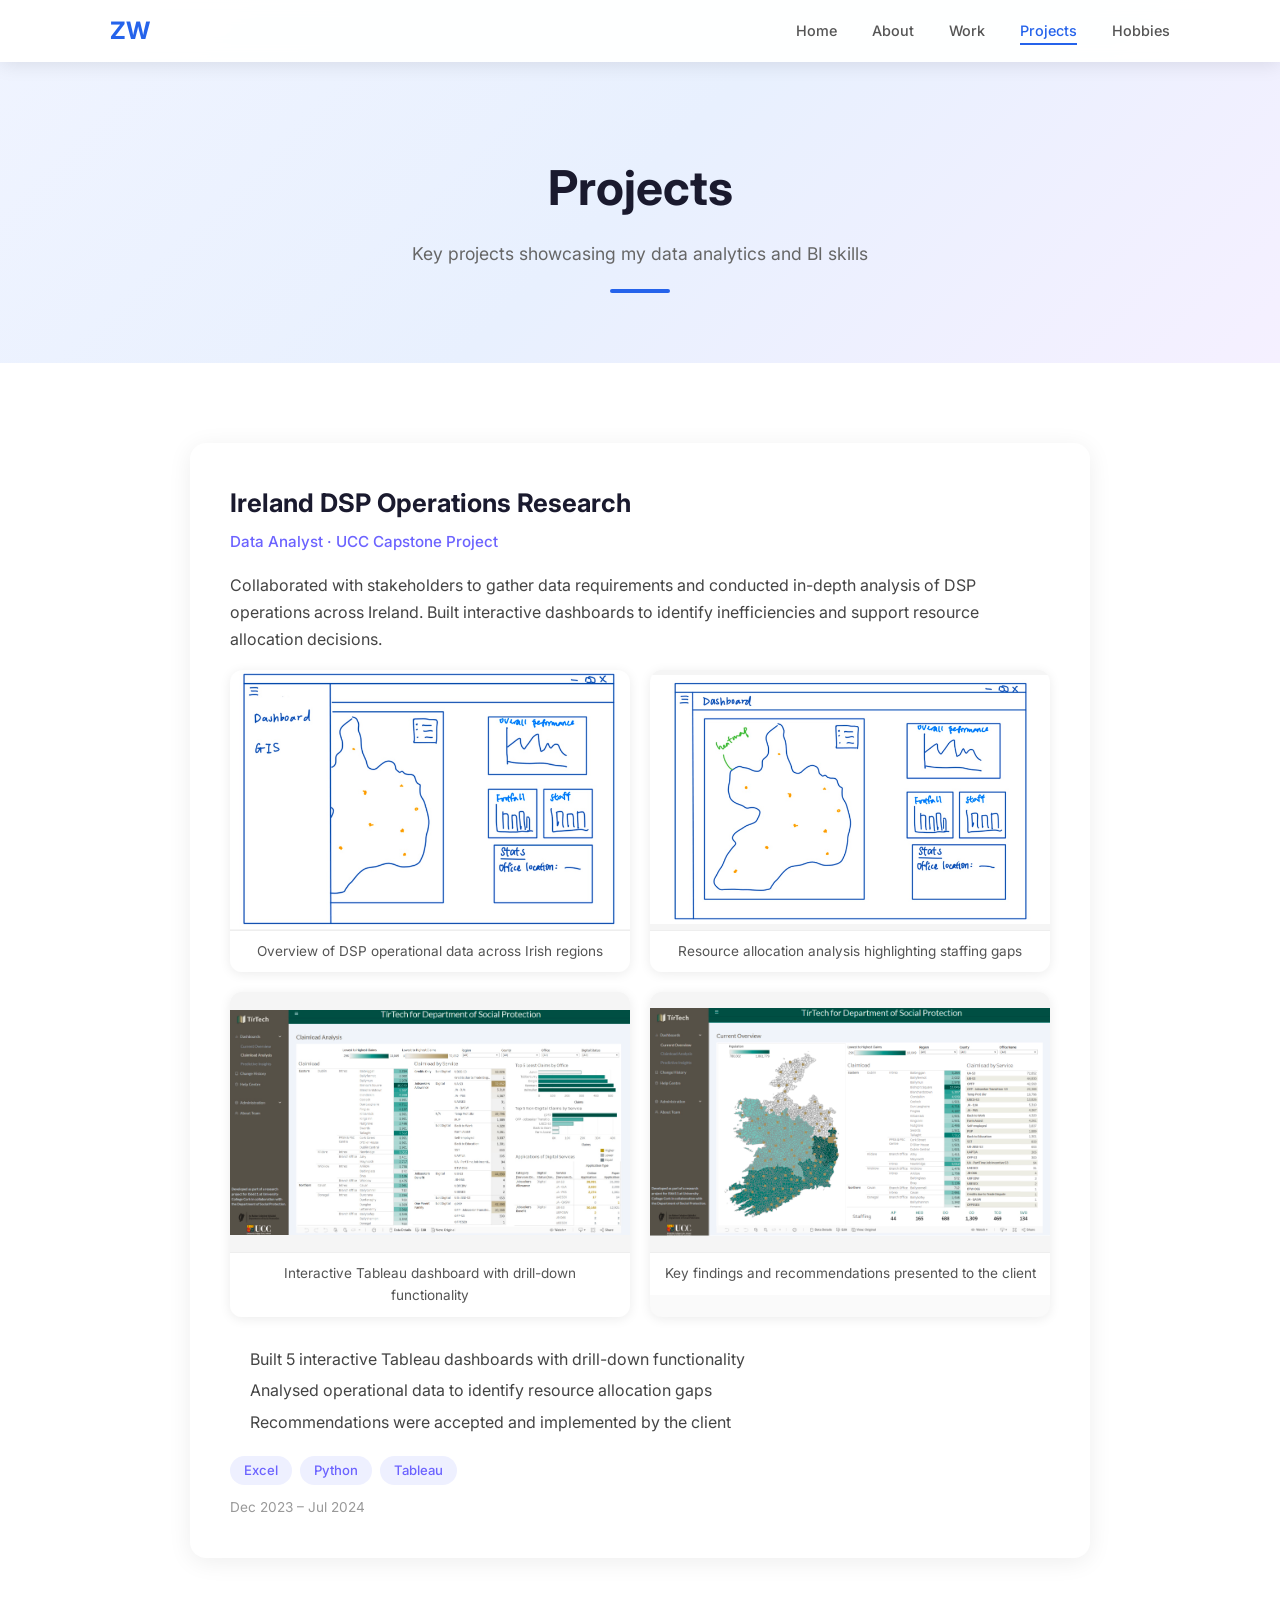
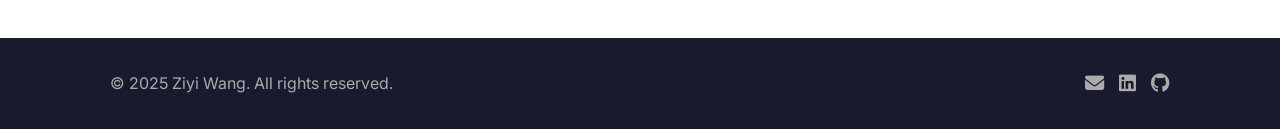
==== projects/index.html @ 8f274f3e "Add files via upload" ====
<!DOCTYPE html>
<html lang="en">
<head>
    <meta charset="UTF-8">
    <meta name="viewport" content="width=device-width, initial-scale=1.0">
    <title>Projects | Ziyi Wang</title>
    <link rel="stylesheet" href="../style.css">
    <link href="https://fonts.googleapis.com/css2?family=Inter:wght@300;400;500;600;700&display=swap" rel="stylesheet">
    <link rel="stylesheet" href="https://cdnjs.cloudflare.com/ajax/libs/font-awesome/6.4.0/css/all.min.css">
    <style>
        /* Project Gallery Styles */
        .project-gallery {
            display: grid;
            grid-template-columns: 1fr 1fr;
            gap: 20px;
            margin-bottom: 30px;
        }

        .project-gallery-item {
            border-radius: 12px;
            overflow: hidden;
            box-shadow: 0 2px 12px rgba(0,0,0,0.08);
            background: #fafafa;
        }

        .project-gallery-item img {
            width: 100%;
            height: 260px;
            object-fit: contain;
            background: #f5f5f5;
            display: block;
        }

        .project-gallery-caption {
            padding: 10px 14px;
            font-size: 0.85rem;
            color: #555;
            text-align: center;
            border-top: 1px solid #eee;
            background: #fff;
        }

        /* Single project card layout */
        .project-single-card {
            background: #fff;
            border-radius: 16px;
            box-shadow: 0 4px 24px rgba(0,0,0,0.07);
            overflow: hidden;
            max-width: 900px;
            margin: 0 auto;
            padding: 40px;
        }

        .project-single-card h3 {
            font-size: 1.6rem;
            margin-bottom: 6px;
            color: #1a1a2e;
        }

        .project-single-card .project-role {
            font-size: 0.95rem;
            color: #6c63ff;
            font-weight: 500;
            margin-bottom: 18px;
        }

        .project-single-card p {
            color: #444;
            line-height: 1.7;
            margin-bottom: 16px;
        }

        .project-single-card ul {
            padding-left: 20px;
            margin-bottom: 20px;
        }

        .project-single-card ul li {
            color: #444;
            margin-bottom: 6px;
            line-height: 1.6;
        }

        .project-single-card .project-detail-tags {
            display: flex;
            flex-wrap: wrap;
            gap: 8px;
            margin-bottom: 12px;
        }

        .project-single-card .project-detail-tags span {
            background: #eef0ff;
            color: #6c63ff;
            padding: 4px 14px;
            border-radius: 20px;
            font-size: 0.82rem;
            font-weight: 500;
        }

        .project-single-card .project-detail-date {
            font-size: 0.85rem;
            color: #999;
            margin-top: 6px;
        }

        @media (max-width: 600px) {
            .project-gallery {
                grid-template-columns: 1fr;
            }
            .project-single-card {
                padding: 24px 18px;
            }
            .project-gallery-item img {
                height: 200px;
            }
        }
    </style>
</head>
<body>

    <!-- Navigation -->
    <nav class="navbar navbar-solid" id="navbar">
        <div class="nav-container">
            <a href="../index.html" class="nav-logo">ZW</a>
            <button class="nav-toggle" id="navToggle">
                <i class="fas fa-bars"></i>
            </button>
            <ul class="nav-links" id="navLinks">
                <li><a href="../index.html">Home</a></li>
                <li><a href="../about/index.html">About</a></li>
                <li><a href="../work/index.html">Work</a></li>
                <li><a href="../projects/index.html" class="active">Projects</a></li>
                <li><a href="../hobbies/index.html">Hobbies</a></li>
            </ul>
        </div>
    </nav>

    <!-- Page Header -->
    <section class="page-header">
        <div class="container">
            <h1 class="page-header-title">Projects</h1>
            <p class="page-header-subtitle">
                Key projects showcasing my data analytics and BI skills
            </p>
            <div class="page-header-line"></div>
        </div>
    </section>

    <!-- Single Project -->
    <section class="section" style="background: #fff;">
        <div class="container">

            <div class="project-single-card">
                <h3>Ireland DSP Operations Research</h3>
                <div class="project-role">Data Analyst · UCC Capstone Project</div>
                <p>
                    Collaborated with stakeholders to gather data requirements and conducted
                    in-depth analysis of DSP operations across Ireland. Built interactive
                    dashboards to identify inefficiencies and support resource allocation decisions.
                </p>

                <!-- 4 Image Gallery -->
                <div class="project-gallery">
                    <div class="project-gallery-item">
                        <img src="../assets/projects/project1.jpeg" alt="DSP Overview Dashboard">
                        <div class="project-gallery-caption">Overview of DSP operational data across Irish regions</div>
                    </div>
                    <div class="project-gallery-item">
                        <img src="../assets/projects/project2.jpeg" alt="Resource Allocation Analysis">
                        <div class="project-gallery-caption">Resource allocation analysis highlighting staffing gaps</div>
                    </div>
                    <div class="project-gallery-item">
                        <img src="../assets/projects/project3.jpeg" alt="Tableau Dashboard Drill-Down">
                        <div class="project-gallery-caption">Interactive Tableau dashboard with drill-down functionality</div>
                    </div>
                    <div class="project-gallery-item">
                        <img src="../assets/projects/project4.jpeg" alt="Key Findings and Recommendations">
                        <div class="project-gallery-caption">Key findings and recommendations presented to the client</div>
                    </div>
                </div>

                <ul>
                    <li>Built 5 interactive Tableau dashboards with drill-down functionality</li>
                    <li>Analysed operational data to identify resource allocation gaps</li>
                    <li>Recommendations were accepted and implemented by the client</li>
                </ul>
                <div class="project-detail-tags">
                    <span>Excel</span>
                    <span>Python</span>
                    <span>Tableau</span>
                </div>
                <div class="project-detail-date">Dec 2023 – Jul 2024</div>
            </div>

        </div>
    </section>

    <!-- Footer -->
    <footer class="footer">
        <div class="container">
            <div class="footer-content">
                <p>&copy; 2025 Ziyi Wang. All rights reserved.</p>
                <div class="footer-socials">
                    <a href="mailto:itszoey211@gmail.com"><i class="fas fa-envelope"></i></a>
                    <a href="https://www.linkedin.com/in/-ziyi-wang/" target="_blank"><i class="fab fa-linkedin"></i></a>
                    <a href="https://github.com/Itzoeyw" target="_blank"><i class="fab fa-github"></i></a>
                </div>
            </div>
        </div>
    </footer>

    <script>
        document.getElementById('navToggle').addEventListener('click', () => {
            document.getElementById('navLinks').classList.toggle('active');
        });
        document.querySelectorAll('.nav-links a').forEach(a => {
            a.addEventListener('click', () => document.getElementById('navLinks').classList.remove('active'));
        });
    </script>
</body>
</html>
---- style.css ----
/* ==================== CUSTOM PROPERTIES ==================== */
:root {
    --color-primary: #2563eb;
    --color-primary-dark: #1d4ed8;
    --color-accent: #6366f1;
    --color-bg: #fafafa;
    --color-bg-alt: #fff;
    --color-bg-hero: linear-gradient(135deg, #f0f4ff 0%, #e8f0fe 50%, #f5f0ff 100%);
    --color-bg-card: #fff;
    --color-bg-tag: #f0f4ff;
    --color-text: #333;
    --color-text-light: #555;
    --color-text-lighter: #666;
    --color-text-muted: #999;
    --color-heading: #1a1a2e;
    --color-border: #ddd;
    --color-footer-bg: #1a1a2e;
    --color-footer-text: #aaa;
    --shadow-card: 0 4px 20px rgba(0, 0, 0, 0.08);
    --radius: 12px;
    --transition: 0.3s ease;
    --font: 'Inter', sans-serif;
}

/* ==================== RESET & BASE ==================== */
* {
    margin: 0;
    padding: 0;
    box-sizing: border-box;
}

html {
    scroll-behavior: smooth;
}

body {
    font-family: var(--font);
    color: var(--color-text);
    line-height: 1.6;
    background-color: var(--color-bg);
    overflow-x: hidden;
}

a {
    text-decoration: none;
    color: inherit;
}

ul {
    list-style: none;
}

img {
    max-width: 100%;
    display: block;
}

.container {
    max-width: 1100px;
    margin: 0 auto;
    padding: 0 20px;
}

/* ==================== NAVBAR ==================== */
.navbar {
    position: fixed;
    top: 0;
    left: 0;
    width: 100%;
    z-index: 1000;
    padding: 20px 0;
    transition: all var(--transition);
    background: transparent;
}

.navbar.scrolled,
.navbar-solid {
    background: rgba(255, 255, 255, 0.95);
    backdrop-filter: blur(10px);
    box-shadow: 0 2px 20px rgba(0, 0, 0, 0.1);
    padding: 12px 0;
}

.nav-container {
    max-width: 1100px;
    margin: 0 auto;
    padding: 0 20px;
    display: flex;
    justify-content: space-between;
    align-items: center;
}

.nav-logo {
    font-size: 1.5rem;
    font-weight: 700;
    color: var(--color-primary);
    transition: transform var(--transition);
}

.nav-logo:hover {
    transform: scale(1.05);
}

.nav-links {
    display: flex;
    gap: 35px;
}

.nav-links a {
    font-size: 0.9rem;
    font-weight: 500;
    color: var(--color-text-light);
    transition: color var(--transition);
    position: relative;
    padding: 4px 0;
}

.nav-links a:hover,
.nav-links a.active {
    color: var(--color-primary);
}

.nav-links a::after {
    content: '';
    position: absolute;
    bottom: -2px;
    left: 0;
    width: 0;
    height: 2px;
    background: var(--color-primary);
    transition: width var(--transition);
}

.nav-links a:hover::after,
.nav-links a.active::after {
    width: 100%;
}

.nav-toggle {
    display: none;
    background: none;
    border: none;
    font-size: 1.5rem;
    cursor: pointer;
    color: var(--color-text);
}

/* ==================== HERO ==================== */
.hero {
    min-height: 100vh;
    display: flex;
    flex-direction: column;
    justify-content: center;
    align-items: center;
    padding: 120px 20px 60px;
    background: var(--color-bg-hero);
    position: relative;
}

.hero-content {
    max-width: 1100px;
    width: 100%;
    display: flex;
    align-items: center;
    justify-content: space-between;
    gap: 60px;
}

.hero-text {
    flex: 1;
}

.hero-greeting {
    font-size: 1.1rem;
    color: var(--color-primary);
    font-weight: 500;
    margin-bottom: 8px;
}

.hero-name {
    font-size: 3.5rem;
    font-weight: 700;
    color: var(--color-heading);
    margin-bottom: 10px;
    line-height: 1.2;
}

.hero-title {
    font-size: 1.4rem;
    color: var(--color-accent);
    font-weight: 500;
    margin-bottom: 20px;
}

.hero-description {
    font-size: 1.05rem;
    color: var(--color-text-lighter);
    max-width: 500px;
    margin-bottom: 30px;
    line-height: 1.7;
}

.hero-buttons {
    display: flex;
    gap: 15px;
    margin-bottom: 30px;
}

.btn {
    padding: 12px 28px;
    border-radius: 8px;
    font-weight: 600;
    font-size: 0.95rem;
    transition: all var(--transition);
    cursor: pointer;
    display: inline-block;
}

.btn-primary {
    background: var(--color-primary);
    color: white;
    border: 2px solid var(--color-primary);
}

.btn-primary:hover {
    background: var(--color-primary-dark);
    transform: translateY(-2px);
    box-shadow: 0 4px 15px rgba(37, 99, 235, 0.4);
}

.btn-secondary {
    background: transparent;
    color: var(--color-primary);
    border: 2px solid var(--color-primary);
}

.btn-secondary:hover {
    background: var(--color-primary);
    color: white;
    transform: translateY(-2px);
}

.hero-socials {
    display: flex;
    gap: 15px;
}

.hero-socials a {
    width: 42px;
    height: 42px;
    border-radius: 50%;
    border: 2px solid var(--color-border);
    display: flex;
    align-items: center;
    justify-content: center;
    color: var(--color-text-light);
    transition: all var(--transition);
}

.hero-socials a:hover {
    border-color: var(--color-primary);
    color: var(--color-primary);
    transform: translateY(-3px);
}

.hero-image {
    flex-shrink: 0;
}

.image-wrapper {
    width: 300px;
    height: 300px;
    border-radius: 50%;
    overflow: hidden;
    border: 4px solid var(--color-primary);
    box-shadow: 0 20px 60px rgba(37, 99, 235, 0.2);
}

.image-wrapper img {
    width: 100%;
    height: 100%;
    object-fit: cover;
}

.scroll-indicator {
    position: absolute;
    bottom: 30px;
    animation: bounce 2s infinite;
}

.scroll-indicator a {
    color: var(--color-primary);
    font-size: 1.5rem;
}

@keyframes bounce {
    0%, 20%, 50%, 80%, 100% { transform: translateY(0); }
    40% { transform: translateY(-10px); }
    60% { transform: translateY(-5px); }
}

/* Intro cards on home */
.intro-cards {
    display: grid;
    grid-template-columns: repeat(4, 1fr);
    gap: 25px;
    padding: 80px 0;
    max-width: 1100px;
    margin: 0 auto;
}

.intro-card {
    background: var(--color-bg-card);
    padding: 35px 25px;
    border-radius: var(--radius);
    text-align: center;
    box-shadow: var(--shadow-card);
    transition: transform var(--transition);
    cursor: pointer;
    display: block;
}

.intro-card:hover {
    transform: translateY(-5px);
}

.intro-card i {
    font-size: 2rem;
    color: var(--color-primary);
    margin-bottom: 15px;
}

.intro-card h3 {
    color: var(--color-heading);
    font-size: 1.1rem;
    margin-bottom: 8px;
    font-weight: 600;
}

.intro-card p {
    color: var(--color-text-lighter);
    font-size: 0.9rem;
    line-height: 1.6;
}

.intro-card .card-arrow {
    margin-top: 15px;
    color: var(--color-primary);
    font-size: 0.85rem;
    font-weight: 600;
    display: inline-flex;
    align-items: center;
    gap: 6px;
    transition: gap var(--transition);
}

.intro-card:hover .card-arrow {
    gap: 10px;
}

/* ==================== PAGE HEADER ==================== */
.page-header {
    padding: 150px 0 70px;
    background: var(--color-bg-hero);
    text-align: center;
}

.page-header-title {
    font-size: 3rem;
    font-weight: 700;
    color: var(--color-heading);
    margin-bottom: 12px;
}

.page-header-subtitle {
    font-size: 1.1rem;
    color: var(--color-text-lighter);
    max-width: 500px;
    margin: 0 auto;
    line-height: 1.7;
}

.page-header-line {
    width: 60px;
    height: 4px;
    background: var(--color-primary);
    margin: 20px auto 0;
    border-radius: 2px;
}

/* ==================== SECTIONS ==================== */
.section {
    padding: 80px 0;
}

.section-alt {
    background: var(--color-bg);
}

.section-title {
    font-size: 1.8rem;
    font-weight: 700;
    color: var(--color-heading);
    margin-bottom: 10px;
}

.section-title.center {
    text-align: center;
}

.section-line {
    width: 50px;
    height: 3px;
    background: var(--color-primary);
    border-radius: 2px;
    margin-bottom: 40px;
}

.section-line.center {
    margin-left: auto;
    margin-right: auto;
}

/* ==================== ABOUT ==================== */
.about-grid {
    display: grid;
    grid-template-columns: 1fr 1fr;
    gap: 60px;
    align-items: center;
}

.about-text p {
    font-size: 1.05rem;
    color: var(--color-text-light);
    margin-bottom: 15px;
    line-height: 1.8;
}

.about-image-col {
    display: flex;
    justify-content: center;
}

.about-photo {
    width: 280px;
    height: 340px;
    border-radius: var(--radius);
    overflow: hidden;
    box-shadow: var(--shadow-card);
    position: relative;
}

.about-photo img {
    width: 100%;
    height: 100%;
    object-fit: cover;
}

.about-stats {
    display: grid;
    grid-template-columns: repeat(4, 1fr);
    gap: 20px;
}

.stat-card {
    background: var(--color-bg-card);
    padding: 30px 20px;
    border-radius: var(--radius);
    text-align: center;
    transition: transform var(--transition);
    box-shadow: var(--shadow-card);
}

.stat-card:hover {
    transform: translateY(-5px);
}

.stat-card h3 {
    font-size: 2rem;
    color: var(--color-primary);
    font-weight: 700;
}

.stat-card p {
    color: var(--color-text-lighter);
    font-size: 0.9rem;
    margin-top: 5px;
}

/* ==================== SKILLS ==================== */
.skills-grid {
    display: grid;
    grid-template-columns: repeat(2, 1fr);
    gap: 30px;
}

.skill-category {
    background: var(--color-bg-card);
    padding: 30px;
    border-radius: var(--radius);
    box-shadow: var(--shadow-card);
}

.skill-category h3 {
    font-size: 1.1rem;
    color: var(--color-heading);
    margin-bottom: 20px;
    font-weight: 600;
}

.skill-category h3 i {
    color: var(--color-primary);
    margin-right: 8px;
}

.skill-item {
    margin-bottom: 15px;
}

.skill-name {
    font-size: 0.9rem;
    color: var(--color-text-light);
    font-weight: 500;
    display: block;
    margin-bottom: 6px;
}

.skill-bar {
    width: 100%;
    height: 8px;
    background: var(--color-bg-tag);
    border-radius: 4px;
    overflow: hidden;
}

.skill-fill {
    height: 100%;
    background: linear-gradient(90deg, var(--color-primary), var(--color-accent));
    border-radius: 4px;
    width: var(--w);
}

.competency-tags {
    display: flex;
    flex-wrap: wrap;
    gap: 10px;
}

.competency-tags span {
    background: var(--color-bg-tag);
    color: var(--color-primary);
    padding: 8px 16px;
    border-radius: 25px;
    font-size: 0.85rem;
    font-weight: 500;
}

/* ==================== TIMELINE ==================== */
.timeline {
    position: relative;
    padding-left: 40px;
}

.timeline::before {
    content: '';
    position: absolute;
    left: 15px;
    top: 0;
    bottom: 0;
    width: 3px;
    background: linear-gradient(to bottom, var(--color-primary), var(--color-accent));
    border-radius: 2px;
}

.timeline-item {
    position: relative;
    margin-bottom: 40px;
}

.timeline-dot {
    position: absolute;
    left: -32px;
    top: 25px;
    width: 14px;
    height: 14px;
    background: var(--color-primary);
    border-radius: 50%;
    border: 3px solid var(--color-bg);
    box-shadow: 0 0 0 3px var(--color-primary);
}

.timeline-card {
    background: var(--color-bg-card);
    padding: 30px;
    border-radius: var(--radius);
    box-shadow: var(--shadow-card);
    transition: transform var(--transition);
}

.timeline-card:hover {
    transform: translateX(5px);
}

.timeline-header {
    display: flex;
    justify-content: space-between;
    align-items: flex-start;
    margin-bottom: 15px;
    flex-wrap: wrap;
    gap: 10px;
}

.timeline-header h3 {
    font-size: 1.2rem;
    color: var(--color-heading);
    font-weight: 600;
}

.timeline-header h4 {
    color: var(--color-primary);
    font-size: 0.95rem;
    font-weight: 500;
    margin-top: 4px;
}

.timeline-date {
    background: var(--color-bg-tag);
    color: var(--color-primary);
    padding: 5px 12px;
    border-radius: 20px;
    font-size: 0.85rem;
    font-weight: 500;
    white-space: nowrap;
}

.timeline-list {
    margin: 15px 0;
    padding-left: 20px;
}

.timeline-list li {
    list-style: disc;
    color: var(--color-text-light);
    font-size: 0.95rem;
    margin-bottom: 8px;
    line-height: 1.6;
}

.timeline-tags {
    display: flex;
    flex-wrap: wrap;
    gap: 8px;
    margin-top: 15px;
}

.timeline-tags span {
    background: var(--color-bg-tag);
    color: var(--color-primary);
    padding: 4px 12px;
    border-radius: 20px;
    font-size: 0.8rem;
    font-weight: 500;
}

/* ==================== PROJECTS ==================== */
.projects-grid {
    display: grid;
    grid-template-columns: repeat(3, 1fr);
    gap: 25px;
}

.project-card {
    background: var(--color-bg-card);
    padding: 30px;
    border-radius: var(--radius);
    box-shadow: var(--shadow-card);
    transition: transform var(--transition);
    border-top: 4px solid var(--color-primary);
}

.project-card:hover {
    transform: translateY(-5px);
}

.project-icon {
    width: 50px;
    height: 50px;
    background: var(--color-bg-tag);
    border-radius: var(--radius);
    display: flex;
    align-items: center;
    justify-content: center;
    font-size: 1.3rem;
    color: var(--color-primary);
    margin-bottom: 15px;
}

.project-card h3 {
    font-size: 1.1rem;
    color: var(--color-heading);
    margin-bottom: 10px;
    font-weight: 600;
}

.project-card p {
    color: var(--color-text-lighter);
    font-size: 0.9rem;
    line-height: 1.6;
    margin-bottom: 15px;
}

.project-tags {
    display: flex;
    flex-wrap: wrap;
    gap: 6px;
    margin-bottom: 10px;
}

.project-tags span {
    background: var(--color-bg-tag);
    color: var(--color-primary);
    padding: 3px 10px;
    border-radius: 15px;
    font-size: 0.75rem;
    font-weight: 500;
}

.project-date {
    color: var(--color-text-muted);
    font-size: 0.8rem;
}

/* ==================== EDUCATION ==================== */
.education-grid {
    display: grid;
    grid-template-columns: repeat(2, 1fr);
    gap: 30px;
}

.education-card {
    background: var(--color-bg-card);
    padding: 35px;
    border-radius: var(--radius);
    box-shadow: var(--shadow-card);
    text-align: center;
    transition: transform var(--transition);
}

.education-card:hover {
    transform: translateY(-5px);
}

.edu-icon {
    font-size: 2.5rem;
    color: var(--color-primary);
    margin-bottom: 15px;
}

.education-card h3 {
    font-size: 1.15rem;
    color: var(--color-heading);
    font-weight: 600;
    margin-bottom: 5px;
}

.education-card h4 {
    color: var(--color-primary);
    font-size: 0.95rem;
    font-weight: 500;
    margin-bottom: 10px;
}

.edu-date {
    background: var(--color-bg-tag);
    color: var(--color-primary);
    padding: 4px 14px;
    border-radius: 20px;
    font-size: 0.85rem;
    font-weight: 500;
}

.edu-grade {
    margin-top: 12px;
    color: var(--color-text-light);
    font-weight: 600;
}

/* ==================== CONTACT ==================== */
.contact-section {
    background: var(--color-bg-hero) !important;
}

.contact-intro {
    color: var(--color-text-lighter);
    font-size: 1.05rem;
    margin-bottom: 35px;
    line-height: 1.7;
}

.contact-intro.center {
    text-align: center;
}

.contact-cards {
    display: grid;
    grid-template-columns: repeat(3, 1fr);
    gap: 25px;
}

.contact-card {
    background: var(--color-bg-card);
    padding: 35px 25px;
    border-radius: var(--radius);
    text-align: center;
    box-shadow: var(--shadow-card);
    transition: transform var(--transition);
}

.contact-card:hover {
    transform: translateY(-5px);
}

.contact-card i {
    font-size: 2rem;
    color: var(--color-primary);
    margin-bottom: 15px;
}

.contact-card h4 {
    color: var(--color-heading);
    margin-bottom: 8px;
}

.contact-card p {
    color: var(--color-text-lighter);
    font-size: 0.9rem;
}

/* ==================== PHOTOGRAPHY ==================== */
.hobbies-intro {
    text-align: center;
    color: var(--color-text-lighter);
    font-size: 1.1rem;
    margin-bottom: 35px;
    max-width: 600px;
    margin-left: auto;
    margin-right: auto;
    line-height: 1.7;
}

.photo-filters {
    display: flex;
    justify-content: center;
    gap: 12px;
    margin-bottom: 40px;
    flex-wrap: wrap;
}

.filter-btn {
    padding: 8px 22px;
    border: 2px solid var(--color-primary);
    background: transparent;
    color: var(--color-primary);
    border-radius: 25px;
    font-size: 0.9rem;
    font-weight: 500;
    cursor: pointer;
    transition: all var(--transition);
    font-family: var(--font);
}

.filter-btn:hover,
.filter-btn.active {
    background: var(--color-primary);
    color: white;
    box-shadow: 0 4px 15px rgba(37, 99, 235, 0.3);
}

.photo-gallery {
    display: grid;
    grid-template-columns: repeat(3, 1fr);
    gap: 20px;
}

.photo-item {
    border-radius: var(--radius);
    overflow: hidden;
    transition: all 0.4s ease;
}

.photo-item.hidden {
    display: none;
}

.photo-wrapper {
    position: relative;
    width: 100%;
    padding-top: 75%;
    overflow: hidden;
    border-radius: var(--radius);
    cursor: pointer;
    box-shadow: var(--shadow-card);
}

.photo-wrapper img {
    position: absolute;
    top: 0;
    left: 0;
    width: 100%;
    height: 100%;
    object-fit: cover;
    transition: transform 0.5s ease;
}

.photo-wrapper:hover img {
    transform: scale(1.08);
}

.photo-overlay {
    position: absolute;
    bottom: 0;
    left: 0;
    right: 0;
    background: linear-gradient(to top, rgba(0,0,0,0.75), rgba(0,0,0,0.3) 50%, transparent);
    padding: 50px 20px 20px;
    display: flex;
    justify-content: space-between;
    align-items: flex-end;
    opacity: 0;
    transition: opacity var(--transition);
}

.photo-wrapper:hover .photo-overlay {
    opacity: 1;
}

.photo-info h4 {
    color: #fff;
    font-size: 1rem;
    font-weight: 600;
    margin-bottom: 2px;
}

.photo-info p {
    color: rgba(255,255,255,0.8);
    font-size: 0.8rem;
}

.photo-expand {
    width: 38px;
    height: 38px;
    border-radius: 50%;
    border: 2px solid rgba(255,255,255,0.7);
    background: rgba(255,255,255,0.15);
    color: #fff;
    display: flex;
    align-items: center;
    justify-content: center;
    cursor: pointer;
    transition: all var(--transition);
    font-size: 0.9rem;
    flex-shrink: 0;
}

.photo-expand:hover {
    background: var(--color-primary);
    border-color: var(--color-primary);
}

/* ==================== LIGHTBOX ==================== */
.lightbox {
    position: fixed;
    inset: 0;
    background: rgba(0,0,0,0.92);
    z-index: 2000;
    display: flex;
    align-items: center;
    justify-content: center;
    opacity: 0;
    visibility: hidden;
    transition: all var(--transition);
}

.lightbox.active {
    opacity: 1;
    visibility: visible;
}

.lightbox-content {
    max-width: 90vw;
    max-height: 85vh;
    display: flex;
    flex-direction: column;
    align-items: center;
}

.lightbox-content img {
    max-width: 100%;
    max-height: 78vh;
    object-fit: contain;
    border-radius: 8px;
    box-shadow: 0 20px 60px rgba(0,0,0,0.5);
}

.lightbox-caption {
    color: rgba(255,255,255,0.85);
    font-size: 0.95rem;
    margin-top: 15px;
    text-align: center;
}

.lightbox-close {
    position: absolute;
    top: 20px;
    right: 25px;
    width: 45px;
    height: 45px;
    border-radius: 50%;
    border: 2px solid rgba(255,255,255,0.4);
    background: rgba(255,255,255,0.1);
    color: #fff;
    font-size: 1.2rem;
    cursor: pointer;
    display: flex;
    align-items: center;
    justify-content: center;
    transition: all var(--transition);
    z-index: 2001;
}

.lightbox-close:hover {
    background: rgba(255,255,255,0.25);
    transform: rotate(90deg);
}

.lightbox-nav {
    position: absolute;
    top: 50%;
    transform: translateY(-50%);
    width: 50px;
    height: 50px;
    border-radius: 50%;
    border: 2px solid rgba(255,255,255,0.4);
    background: rgba(255,255,255,0.1);
    color: #fff;
    font-size: 1.1rem;
    cursor: pointer;
    display: flex;
    align-items: center;
    justify-content: center;
    transition: all var(--transition);
    z-index: 2001;
}

.lightbox-nav:hover {
    background: rgba(255,255,255,0.25);
}

.lightbox-prev {
    left: 25px;
}

.lightbox-next {
    right: 25px;
}

/* ==================== FOOTER ==================== */
.footer {
    background: var(--color-footer-bg);
    color: var(--color-footer-text);
    padding: 30px 0;
}

.footer-content {
    display: flex;
    justify-content: space-between;
    align-items: center;
}

.footer-socials {
    display: flex;
    gap: 15px;
}

.footer-socials a {
    color: var(--color-footer-text);
    font-size: 1.2rem;
    transition: color var(--transition);
}

.footer-socials a:hover {
    color: var(--color-primary);
}

/* ==================== RESPONSIVE ==================== */
@media (max-width: 768px) {
    .nav-toggle {
        display: block;
    }

    .nav-links {
        display: none;
        position: absolute;
        top: 100%;
        left: 0;
        width: 100%;
        background: white;
        flex-direction: column;
        padding: 20px;
        box-shadow: 0 10px 30px rgba(0,0,0,0.1);
        gap: 15px;
    }

    .nav-links.active {
        display: flex;
    }

    .hero-content {
        flex-direction: column-reverse;
        text-align: center;
    }

    .hero-name {
        font-size: 2.5rem;
    }

    .hero-description {
        margin: 0 auto 30px;
    }

    .hero-buttons {
        justify-content: center;
    }

    .hero-socials {
        justify-content: center;
    }

    .image-wrapper {
        width: 200px;
        height: 200px;
    }

    .page-header {
        padding: 120px 0 50px;
    }

    .page-header-title {
        font-size: 2.2rem;
    }

    .intro-cards {
        grid-template-columns: 1fr;
    }

    .about-grid {
        grid-template-columns: 1fr;
        gap: 40px;
    }

    .about-image-col {
        order: -1;
    }

    .about-stats {
        grid-template-columns: repeat(2, 1fr);
    }

    .skills-grid {
        grid-template-columns: 1fr;
    }

    .projects-grid {
        grid-template-columns: 1fr;
    }

    .education-grid {
        grid-template-columns: 1fr;
    }

    .contact-cards {
        grid-template-columns: 1fr;
    }

    .timeline {
        padding-left: 30px;
    }

    .timeline-header {
        flex-direction: column;
    }

    .photo-gallery {
        grid-template-columns: repeat(2, 1fr);
        gap: 15px;
    }

    .photo-filters {
        gap: 8px;
    }

    .filter-btn {
        padding: 6px 16px;
        font-size: 0.82rem;
    }

    .lightbox-nav {
        width: 40px;
        height: 40px;
    }

    .lightbox-prev {
        left: 10px;
    }

    .lightbox-next {
        right: 10px;
    }

    .lightbox-close {
        top: 15px;
        right: 15px;
        width: 40px;
        height: 40px;
    }

    .footer-content {
        flex-direction: column;
        gap: 15px;
        text-align: center;
    }
}

@media (max-width: 480px) {
    .photo-gallery {
        grid-template-columns: 1fr;
    }

    .about-stats {
        grid-template-columns: 1fr;
    }
}

/* ==================== PHOTO CAPTIONS ==================== */
.photo-caption {
    padding: 10px 12px;
    font-size: 0.85rem;
    color: var(--color-text-lighter);
    line-height: 1.5;
    text-align: center;
}

/* ==================== PROJECT DETAIL CARDS ==================== */
.project-detail-grid {
    display: flex;
    flex-direction: column;
    gap: 40px;
}

.project-detail-card {
    background: var(--color-bg-card);
    border-radius: var(--radius);
    box-shadow: var(--shadow-card);
    overflow: hidden;
    transition: transform var(--transition);
    display: grid;
    grid-template-columns: 1fr 1fr;
    gap: 0;
}

.project-detail-card:hover {
    transform: translateY(-5px);
}

.project-detail-card:nth-child(even) {
    direction: rtl;
}

.project-detail-card:nth-child(even) > * {
    direction: ltr;
}

.project-detail-img {
    width: 100%;
    height: 100%;
    min-height: 280px;
    overflow: hidden;
}

.project-detail-img img {
    width: 100%;
    height: 100%;
    object-fit: cover;
    transition: transform 0.5s ease;
}

.project-detail-card:hover .project-detail-img img {
    transform: scale(1.05);
}

.project-detail-body {
    padding: 35px;
    display: flex;
    flex-direction: column;
    justify-content: center;
}

.project-detail-body h3 {
    font-size: 1.3rem;
    color: var(--color-heading);
    font-weight: 700;
    margin-bottom: 8px;
}

.project-detail-body .project-role {
    font-size: 0.9rem;
    color: var(--color-primary);
    font-weight: 500;
    margin-bottom: 15px;
}

.project-detail-body p {
    font-size: 0.95rem;
    color: var(--color-text-light);
    line-height: 1.7;
    margin-bottom: 15px;
}

.project-detail-body ul {
    padding-left: 20px;
    margin-bottom: 20px;
}

.project-detail-body ul li {
    list-style: disc;
    font-size: 0.9rem;
    color: var(--color-text-light);
    margin-bottom: 6px;
    line-height: 1.6;
}

.project-detail-tags {
    display: flex;
    flex-wrap: wrap;
    gap: 8px;
    margin-bottom: 15px;
}

.project-detail-tags span {
    background: var(--color-bg-tag);
    color: var(--color-primary);
    padding: 5px 14px;
    border-radius: 20px;
    font-size: 0.8rem;
    font-weight: 500;
}

.project-detail-date {
    font-size: 0.85rem;
    color: var(--color-text-muted);
}
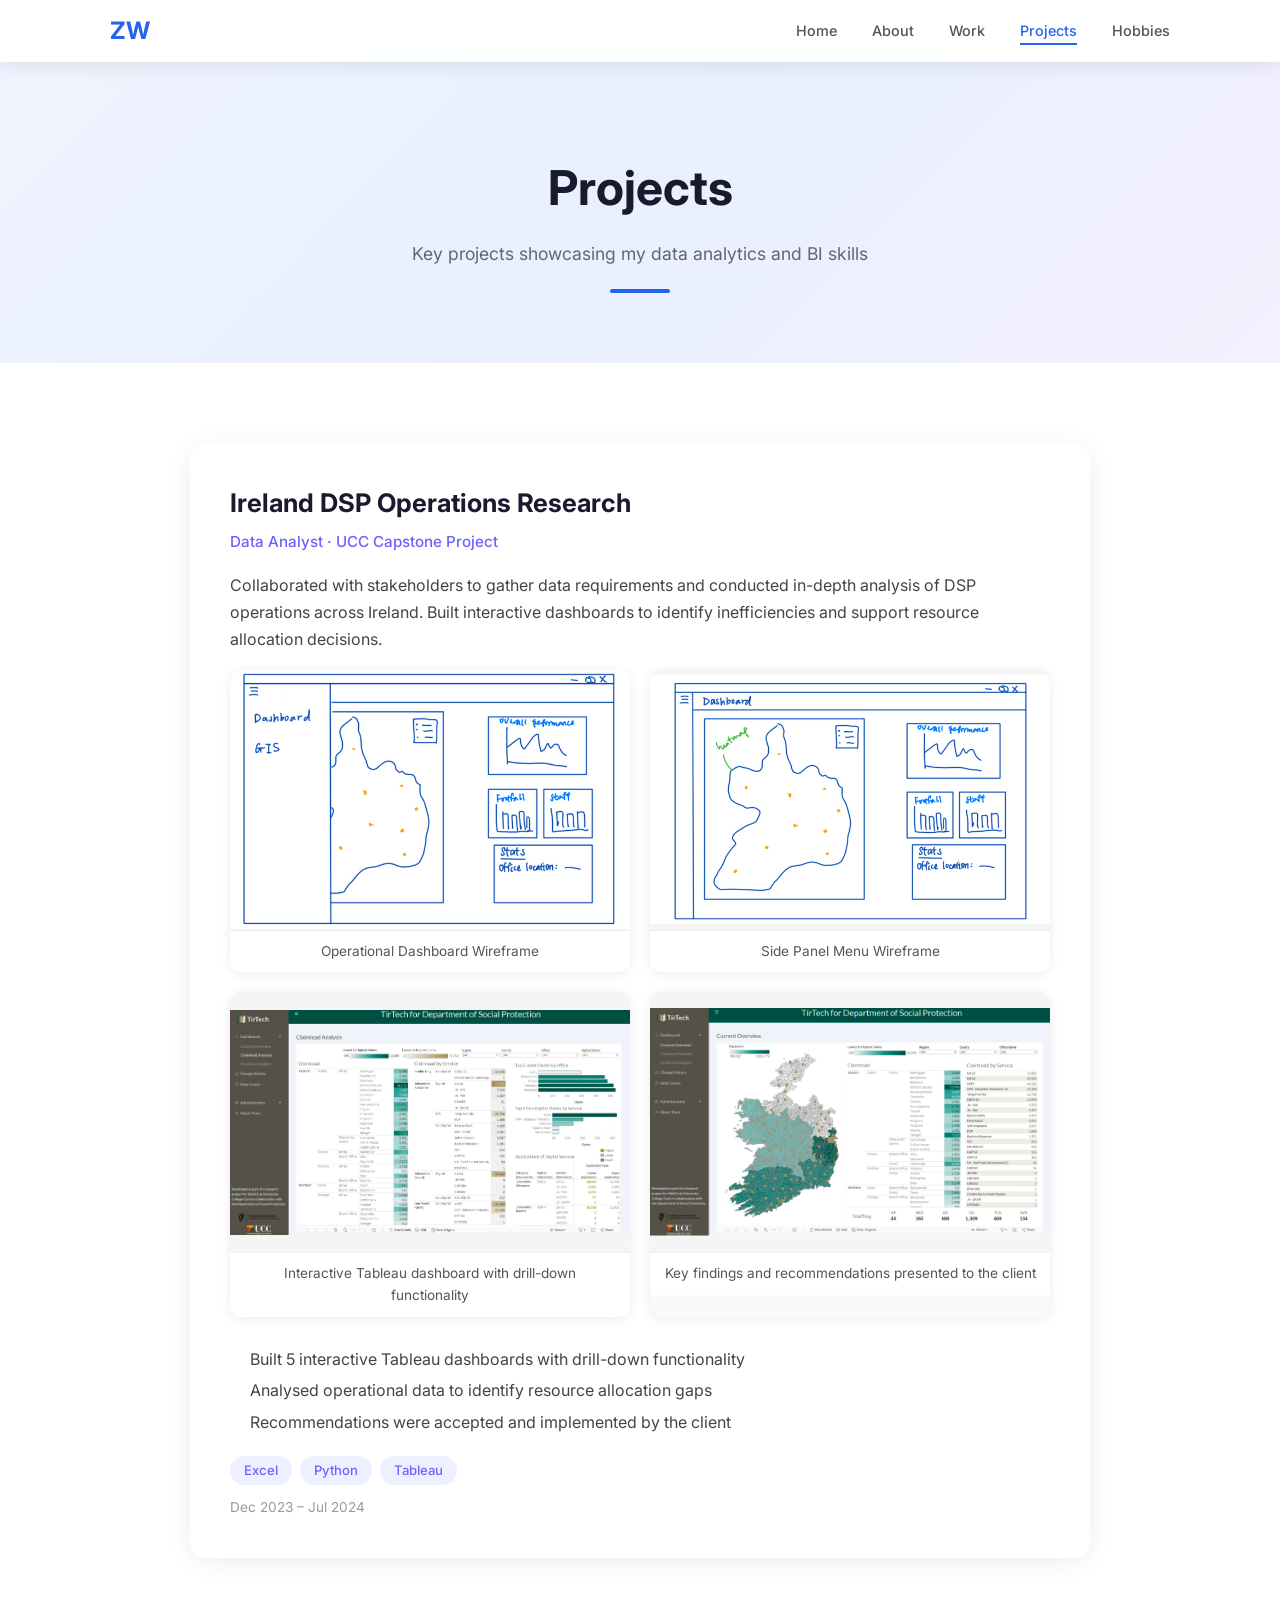
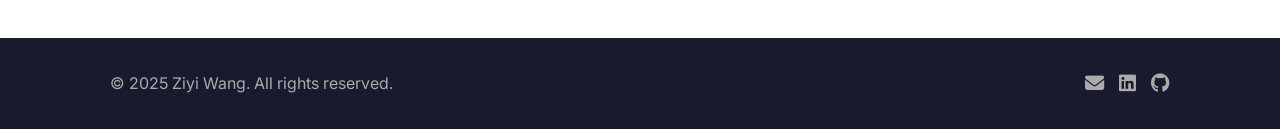
==== commit b909df5d: "Update index.html" ====
--- a/projects/index.html
+++ b/projects/index.html
@@ -163,18 +163,18 @@
                 <div class="project-gallery">
                     <div class="project-gallery-item">
                         <img src="../assets/projects/project1.jpeg" alt="DSP Overview Dashboard">
-                        <div class="project-gallery-caption">Overview of DSP operational data across Irish regions</div>
+                        <div class="project-gallery-caption">Operational Dashboard Wireframe</div>
                     </div>
                     <div class="project-gallery-item">
                         <img src="../assets/projects/project2.jpeg" alt="Resource Allocation Analysis">
-                        <div class="project-gallery-caption">Resource allocation analysis highlighting staffing gaps</div>
-                    </div>
-                    <div class="project-gallery-item">
-                        <img src="../assets/projects/project3.jpeg" alt="Tableau Dashboard Drill-Down">
+                        <div class="project-gallery-caption">Side Panel Menu Wireframe</div>
+                    </div>
+                    <div class="project-gallery-item">
+                        <img src="../assets/projects/project3.jpeg" alt="Claimload Analysis Dashboard">
                         <div class="project-gallery-caption">Interactive Tableau dashboard with drill-down functionality</div>
                     </div>
                     <div class="project-gallery-item">
-                        <img src="../assets/projects/project4.jpeg" alt="Key Findings and Recommendations">
+                        <img src="../assets/projects/project4.jpeg" alt="Current Overview Dashboard">
                         <div class="project-gallery-caption">Key findings and recommendations presented to the client</div>
                     </div>
                 </div>
@@ -218,4 +218,4 @@
         });
     </script>
 </body>
-</html>+</html>
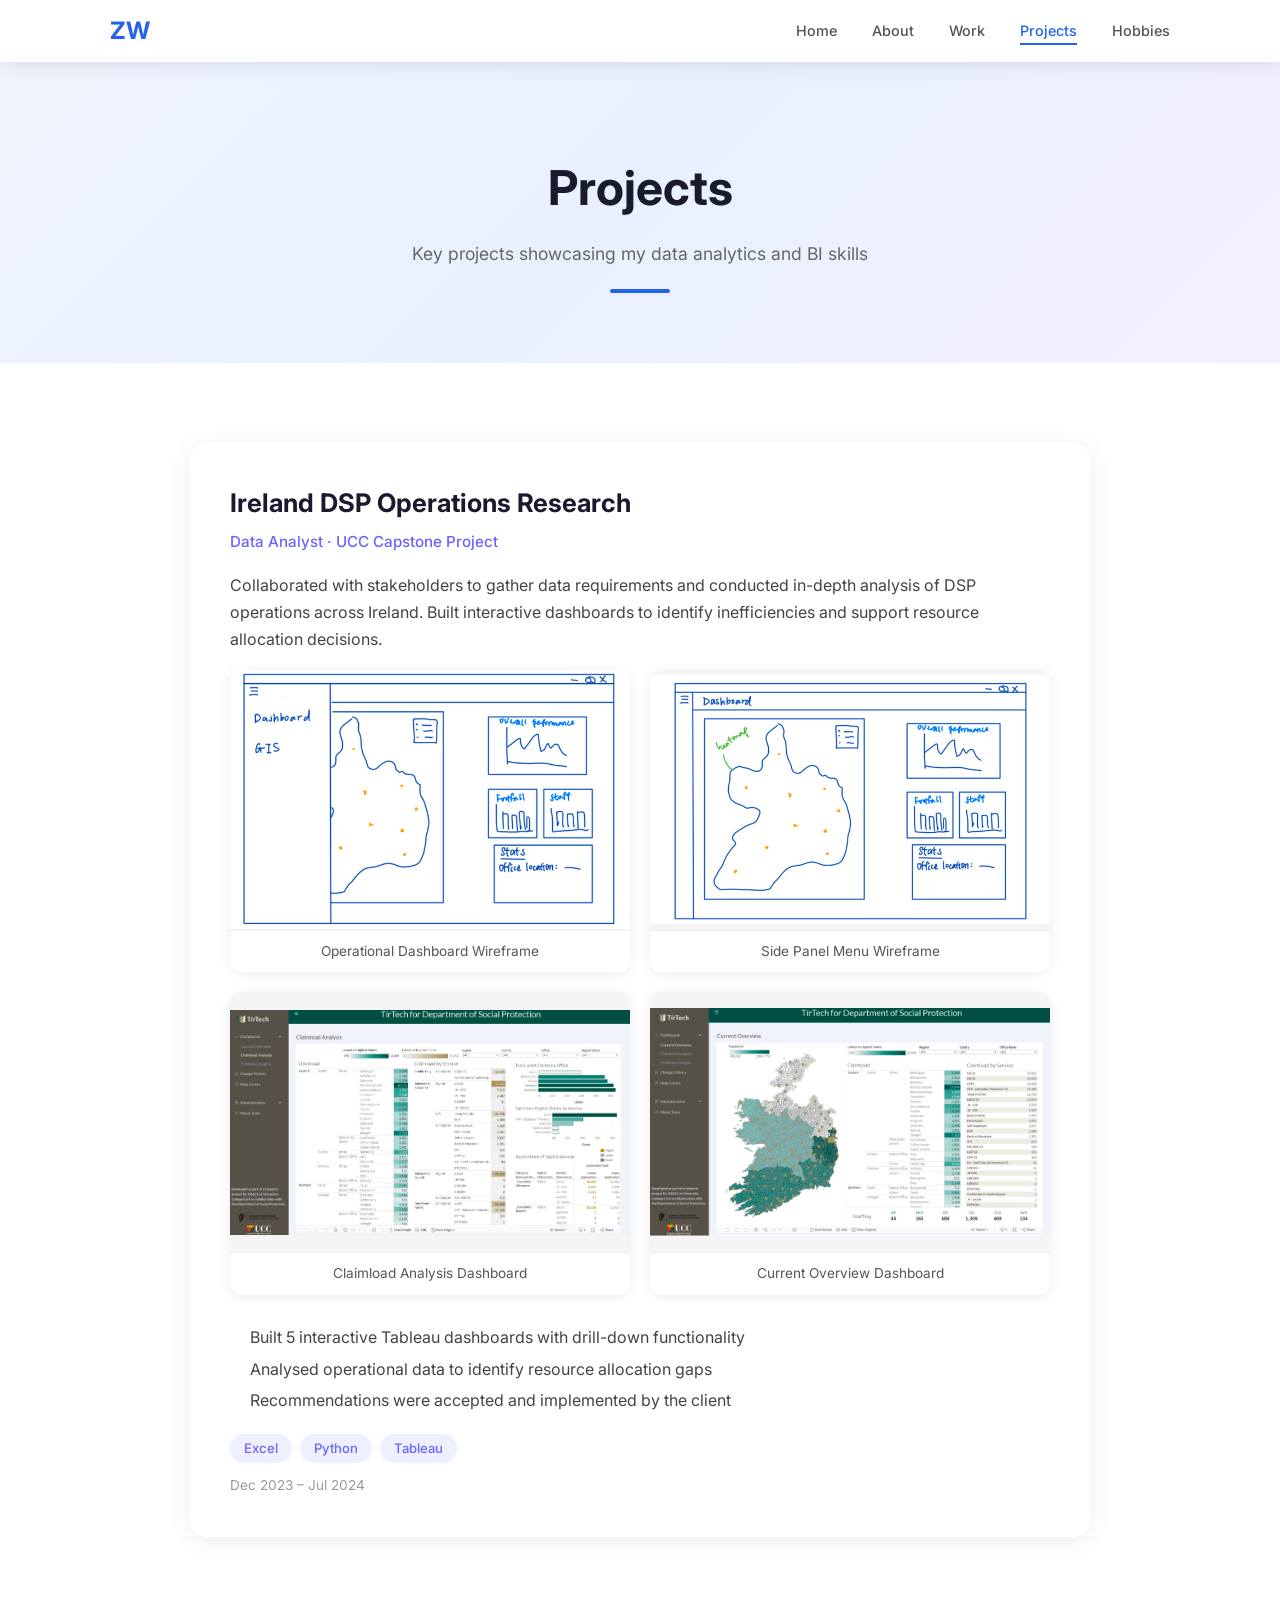
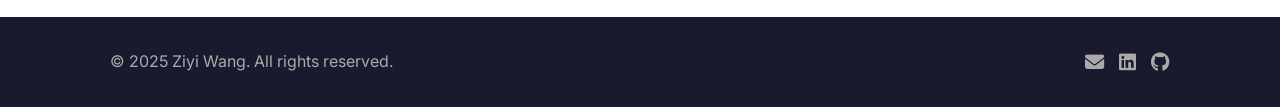
==== commit 806bc66f: "Update index.html" ====
--- a/projects/index.html
+++ b/projects/index.html
@@ -162,20 +162,20 @@
                 <!-- 4 Image Gallery -->
                 <div class="project-gallery">
                     <div class="project-gallery-item">
-                        <img src="../assets/projects/project1.jpeg" alt="DSP Overview Dashboard">
+                        <img src="../assets/projects/project1.jpeg" alt="Operational Dashboard Wireframe">
                         <div class="project-gallery-caption">Operational Dashboard Wireframe</div>
                     </div>
                     <div class="project-gallery-item">
-                        <img src="../assets/projects/project2.jpeg" alt="Resource Allocation Analysis">
+                        <img src="../assets/projects/project2.jpeg" alt="Side Panel Menu Wireframe">
                         <div class="project-gallery-caption">Side Panel Menu Wireframe</div>
                     </div>
                     <div class="project-gallery-item">
                         <img src="../assets/projects/project3.jpeg" alt="Claimload Analysis Dashboard">
-                        <div class="project-gallery-caption">Interactive Tableau dashboard with drill-down functionality</div>
+                        <div class="project-gallery-caption">Claimload Analysis Dashboard</div>
                     </div>
                     <div class="project-gallery-item">
                         <img src="../assets/projects/project4.jpeg" alt="Current Overview Dashboard">
-                        <div class="project-gallery-caption">Key findings and recommendations presented to the client</div>
+                        <div class="project-gallery-caption">Current Overview Dashboard</div>
                     </div>
                 </div>
 
